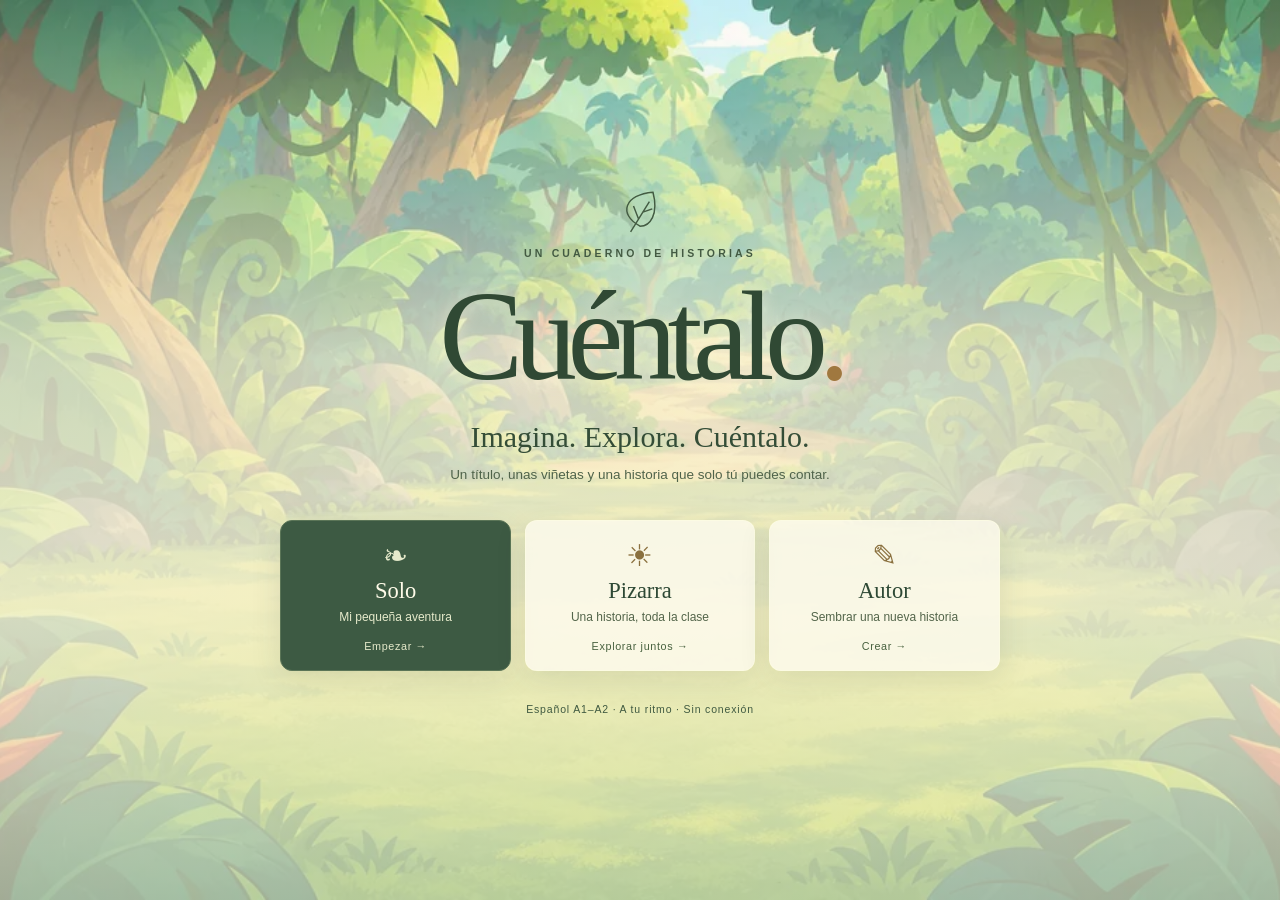
==== cuentalo.html @ 29a0588d "Give Cuentalo expressive cartoon characters and distinct scenes" ====
<!DOCTYPE html>
<html lang="es">
<head>
<meta charset="utf-8">
<meta name="viewport" content="width=device-width, initial-scale=1">
<title>Cuéntalo</title>
<meta name="description" content="Cuéntalo — juego de narración visual en español (A1/A2). Un solo fichero, sin conexión.">
<style>
:root{
  --papel:#fff8ec; --papel2:#f6e9d2; --tinta:#1f1a17; --tinta2:#5b4a3a;
  --rojo:#c4432e; --verde:#4c8748; --azul:#2c5a9a; --amarillo:#dfa92c; --celeste:#86b3d4; --marron:#8b5a3c;
  --ok:#2e8b57; --borde:#1f1a17;
  --f-titulo: "Trebuchet MS","Segoe UI",Verdana,sans-serif;
  --f-texto: "Segoe UI",Verdana,Tahoma,sans-serif;
  --base: clamp(15px, 1.25vw, 20px);
  --carta: clamp(86px, 7vw, 110px);
  --gap: clamp(8px, 1vw, 14px);
}
html.pizarra{ --base: clamp(18px, 1.7vw, 30px); --carta: clamp(92px, 6.5vw, 124px); --borde:#000; --tinta:#000; --tinta2:#3b2d22; --papel:#fffdf7; }
*{box-sizing:border-box}
html{font-size:var(--base)} /* el rem sigue al modo: en Pizarra todo crece con la pantalla */
html,body{height:100%;margin:0}
body{font-family:var(--f-texto);font-size:var(--base);color:var(--tinta);background:var(--papel2);
  background-image:radial-gradient(rgba(120,85,35,.08) 1px,transparent 1.4px);background-size:7px 7px;display:flex;flex-direction:column;height:100vh;overflow:hidden}
button{font:inherit;color:inherit;cursor:pointer}
[hidden]{display:none!important}
.btn{border:2.5px solid var(--borde);background:var(--papel);border-radius:999px;padding:.35em .95em;box-shadow:0 3px 0 rgba(0,0,0,.35);font-weight:700;font-size:1rem;line-height:1.2}
.btn:hover{transform:translateY(-1px);box-shadow:0 4px 0 rgba(0,0,0,.35)}
.btn:active{transform:translateY(2px);box-shadow:0 1px 0 rgba(0,0,0,.35)}
.btn:disabled{opacity:.45;cursor:default;transform:none}
.btn.sec{background:var(--papel2);font-weight:600}
.btn.rojo{background:var(--rojo);color:#fff6e6}
.btn.verde{background:var(--ok);color:#fff6e6}
.nota{font-size:.9rem;color:var(--tinta2)}
/* ---------- cabecera ---------- */
#cab{display:flex;align-items:center;gap:10px;padding:8px 14px;border-bottom:3px solid var(--borde);background:var(--papel);flex:0 0 auto;font-size:clamp(14px,1.2vw,20px)} /* la cabecera no sigue al rem: debe caber en una línea */
#cab .btn,#cab .menu button{font-size:1em}
#cab h1{margin:0;font-family:var(--f-titulo);font-size:1.5em;letter-spacing:.04em;flex:1;white-space:nowrap}
#cab h1 small{font-weight:400;font-size:.7em;color:var(--tinta2);margin-left:.6em}
#cab .acciones{display:flex;gap:8px;flex-wrap:wrap;align-items:center;justify-content:flex-end}
.dif{position:relative}
#btnDif{letter-spacing:.05em;color:#b07d10;min-width:3.6em}
.menu{position:absolute;right:0;top:calc(100% + 8px);background:var(--papel);border:3px solid var(--borde);border-radius:12px;box-shadow:0 5px 0 rgba(0,0,0,.3);padding:6px;z-index:25;display:flex;flex-direction:column;gap:4px;min-width:14em}
.menu button{border:none;background:transparent;text-align:left;padding:.4em .7em;border-radius:8px;font-weight:600;white-space:nowrap}
.menu button:hover{background:var(--papel2)}
.menu button.actual{background:#fff3c4}
.menu button b{color:#b07d10;display:inline-block;width:2.6em;letter-spacing:.05em}
/* barra de clase (pizarra): versión compacta, una sola franja */
#clase{flex:0 0 auto;border-bottom:3px solid var(--borde);background:var(--papel2)}
#clase .sv-pizarra{padding:6px 14px;gap:10px;border-bottom:none;flex-wrap:nowrap;overflow-x:auto}
#clase .svp-widget{flex:0 1 auto;flex-direction:row;align-items:center;gap:8px;padding:6px 10px;border-width:2.5px;box-shadow:0 3px 0 rgba(0,0,0,.3)}
#clase .svp-widget.svp-equipos{flex:1 1 auto;justify-content:flex-start}
#clase .svp-titulo{display:none}
#clase .svp-fila{flex-wrap:nowrap;gap:6px}
#clase .svp-btn{min-width:38px;min-height:38px;font-size:17px;border-width:2.5px;box-shadow:0 3px 0 rgba(0,0,0,.35);border-radius:10px}
#clase .svp-btn.svp-grande{font-size:18px;min-height:40px;padding:0 .7em}
#clase .svp-chip{min-height:30px;padding:0 .6em;font-size:13px;border-width:2px}
#clase .svp-crono > .svp-fila:last-child{flex-direction:column;align-items:stretch}
#clase .svp-crono .svp-fila[role="group"]{display:grid;grid-template-columns:1fr 1fr 1fr;gap:4px}
#clase .svp-tiempo{font-size:34px;min-width:4.4em;padding:.05em .3em;border-width:2.5px}
#clase .svp-bola{font-size:30px;width:2em;height:2em;border-width:2.5px}
#clase .svp-campo{width:3.2em;min-height:36px;font-size:17px;border-width:2.5px}
#clase .svp-etiqueta{font-size:14px}
#clase .svp-casilla{width:20px;height:20px}
#clase .svp-nota{font-size:14px;min-width:0}
#clase .svp-sorteo > .svp-fila:last-child{display:grid;grid-template-columns:auto auto;gap:4px;align-items:center}
#clase .svp-sorteo > .svp-fila:last-child .svp-nota{grid-column:1 / -1;text-align:left}
#clase .svp-tarjetas{flex-wrap:nowrap;gap:8px;width:auto}
#clase .svp-tarjeta{flex:0 0 auto;flex-direction:row;gap:6px;padding:4px 8px;border-width:2.5px;max-width:none}
#clase .svp-nombre{min-height:34px;font-size:15px;max-width:7em}
#clase .svp-puntos{font-size:27px;min-width:1.4em;text-align:center}
#clase .svp-tarjeta .svp-btn{font-size:16px;min-width:38px}
#clase .svp-equipos > .svp-fila[role="group"]{display:grid;grid-template-columns:1fr 1fr;gap:3px}
#clase .svp-equipos > .svp-fila[role="group"] .svp-btn{min-height:30px;min-width:30px;font-size:14px}
/* ---------- juego ---------- */
#juego{flex:1 1 auto;min-height:0;display:grid;grid-template-rows:auto minmax(0,1fr) auto;gap:var(--gap);padding:var(--gap) 16px 6px;max-width:1900px;width:100%;margin:0 auto}
#titulo{display:flex;align-items:center;justify-content:center;gap:16px;flex-wrap:wrap;min-height:0}
.titulo{font-family:var(--f-titulo);font-size:clamp(1.4rem,3vw,2.5rem);font-weight:900;border:3px solid var(--borde);background:var(--papel);
  border-radius:16px;padding:.2em .8em;box-shadow:0 5px 0 rgba(0,0,0,.35);transition:background .3s,color .3s;line-height:1.15}
.pizarra .titulo{font-size:clamp(1.8rem,3.8vw,4rem)}
.titulo.ok{background:var(--ok);color:#fff6e6}
.titulo .alt{font-size:.5em;font-weight:500;opacity:.8;margin-left:.6em}
#estadoNivel{font-weight:700;color:var(--tinta2);font-size:1.1rem;min-width:7em}
#estadoNivel.ok{color:var(--ok)}
.inicio{flex-basis:100%;text-align:center;margin:0;font-size:1rem;color:var(--tinta2);display:flex;justify-content:center;gap:1.5em;flex-wrap:wrap}
.inicio .sec{color:#8a5f00}
/* tira de viñetas: rejilla que llena la altura disponible */
#tira{display:grid;grid-template-columns:repeat(var(--cols,3),minmax(0,var(--wmax,640px)));grid-auto-rows:minmax(0,1fr);gap:var(--gap);min-height:0;justify-content:center;align-content:center;align-items:center;width:100%}
.vineta{display:flex;flex-direction:column;min-height:0;min-width:0;max-height:100%;background:var(--papel);border:3px solid var(--borde);border-radius:12px;overflow:hidden;box-shadow:0 5px 0 rgba(0,0,0,.3);position:relative}
.vineta .num{position:absolute;left:8px;top:6px;z-index:3;font-family:var(--f-titulo);font-weight:900;font-size:1.05rem;background:var(--papel);border:2px solid var(--borde);border-radius:50%;width:1.7em;height:1.7em;display:flex;align-items:center;justify-content:center}
.escena-caja{position:relative;flex:0 1 auto;min-height:0;aspect-ratio:16/10;background:#e9e2d2;display:flex;align-items:flex-end;justify-content:center;overflow:hidden;border-bottom:3px solid var(--borde)}
.escena-caja.vacia{background:repeating-linear-gradient(45deg,#ece4d4 0 12px,#e3d9c6 12px 24px)}
.escena-caja.vacia::after{content:"Pon una escena aquí";position:absolute;inset:auto 0 42% 0;text-align:center;color:var(--tinta2);font-style:italic;font-size:1rem;padding:0 1em}
.seleccion .escena-caja::before{content:"";position:absolute;inset:0;z-index:4;outline:5px dashed var(--amarillo);outline-offset:-5px;pointer-events:none;animation:latido 1s infinite}
@keyframes latido{50%{outline-color:transparent}}
.escena-caja > svg.fondo{position:absolute;inset:0;width:100%;height:100%}
.escena-caja .personajes{position:relative;z-index:2;display:flex;align-items:flex-end;justify-content:center;gap:4%;width:100%;height:100%;padding:0 6% 2%}
.escena-caja .personajes.vacia{pointer-events:none}
.pj-wrap{height:100%;display:flex;align-items:flex-end}
.pj{height:78%;width:auto;filter:drop-shadow(0 2px 0 rgba(0,0,0,.35));cursor:pointer;transition:transform .15s}
.pj:hover{transform:scale(1.04)}
.escena-caja .quitar{position:absolute;right:6px;top:6px;z-index:3;width:1.7em;height:1.7em;border-radius:50%;border:2px solid var(--borde);background:var(--papel);font-weight:900;line-height:1;padding:0}
.escena-caja .pic-esc{display:none;position:absolute;right:8px;bottom:6px;z-index:3;font-size:1.6rem;background:var(--papel);border:2px solid var(--borde);border-radius:10px;padding:0 .2em;line-height:1.3}
.paso .escena-caja .pic-esc{display:block}
.escena-caja.sobre{outline:5px solid var(--amarillo);outline-offset:-5px}
.escena-caja:focus-visible{outline:5px solid var(--azul);outline-offset:-5px}
.vineta .frase{margin:0;padding:.5em .7em;min-height:2.6em;max-height:55%;flex:0 1 auto;font-size:calc(1.12rem * var(--fz,1));line-height:1.3;cursor:pointer;background:var(--papel);overflow:auto}
.vineta .frase:hover{background:#fff}
.vineta .frase.vacia{color:var(--tinta2);font-style:italic}
.vineta .frase.alerta{color:var(--rojo);font-weight:700}
/* stock: una sola fila, desplazable si no cabe */
#stock{display:flex;flex-wrap:nowrap;justify-content:safe center;align-items:flex-start;gap:8px 24px;border-top:3px dashed rgba(0,0,0,.25);padding:8px 4px 4px;overflow-x:auto;overflow-y:hidden;min-height:0}
.stock-fila{display:flex;flex-wrap:nowrap;gap:8px;flex:0 0 auto}
#stockPersonajes{padding-left:24px;border-left:3px dashed rgba(0,0,0,.25)}
.carta{display:flex;flex-direction:column;align-items:center;gap:4px;width:var(--carta);flex:0 0 auto;padding:5px;border:3px solid var(--borde);border-radius:12px;background:var(--papel);box-shadow:0 4px 0 rgba(0,0,0,.3);cursor:grab;user-select:none;transition:transform .12s}
.carta:hover{transform:translateY(-3px)}
.carta.sel{outline:5px solid var(--amarillo);outline-offset:1px;transform:translateY(-4px)}
.carta svg{width:100%;height:auto;border-radius:6px;border:2px solid var(--borde);background:#fff}
.carta .nom{font-weight:700;font-size:.95rem;text-align:center;line-height:1.1}
.carta .nom .pic{display:none}
.paso .carta .nom .pic{display:inline}
.ficha{padding-bottom:6px}
.ficha svg{height:calc(var(--carta) * .72);width:auto;border:none;background:transparent}
.ficha .nom{font-size:1rem}
.ficha.lucia{border-color:#e2558c}.ficha.mateo{border-color:#2c5a9a}.ficha.valeria{border-color:#dfa92c}.ficha.diego{border-color:#7a3b9e}.ficha.kiwi{border-color:#4c8748}
/* paneles laterales */
.panel{position:fixed;top:0;bottom:0;width:min(440px,92vw);background:var(--papel);border-right:3px solid var(--borde);box-shadow:6px 0 0 rgba(0,0,0,.2);z-index:20;overflow:auto;padding:14px 16px}
#panelNiveles{left:0}
#panelLexico{right:0;left:auto;border-right:none;border-left:3px solid var(--borde);box-shadow:-6px 0 0 rgba(0,0,0,.2)}
.panel h2{font-family:var(--f-titulo);margin:4px 0 10px;display:flex;justify-content:space-between;align-items:center}
.panel h3{margin:14px 0 6px;color:var(--tinta2);font-size:.95rem;text-transform:uppercase;letter-spacing:.08em}
.niv{display:flex;align-items:center;gap:10px;width:100%;text-align:left;border:2px solid var(--borde);border-radius:10px;background:var(--papel);padding:8px 10px;margin:5px 0;font-size:1rem}
.niv .cnt{color:var(--tinta2);font-size:.9em;white-space:nowrap}
.niv .estrellas{margin-left:auto;font-size:1.05rem;letter-spacing:.05em;white-space:nowrap}
.niv.actual{background:#fff3c4}
.niv.hecho{border-color:var(--ok)}
.lex{display:flex;flex-wrap:wrap;gap:8px}
.lex button{border:2px solid var(--borde);border-radius:999px;background:var(--papel);padding:.25em .7em .25em .5em;font-size:1.05rem;display:flex;gap:.4em;align-items:center}
/* diálogos */
dialog{border:3px solid var(--borde);border-radius:16px;background:var(--papel);color:var(--tinta);padding:18px 22px;max-width:min(820px,94vw);max-height:92vh;box-shadow:0 8px 0 rgba(0,0,0,.35);font-size:1.1rem}
dialog::backdrop{background:rgba(30,20,10,.55)}
dialog h2{font-family:var(--f-titulo);margin:0 0 10px}
dialog h3{margin:12px 0 4px;font-size:1rem;color:var(--tinta2);text-transform:uppercase;letter-spacing:.06em}
dialog .historia p{margin:.3em 0;cursor:pointer;padding:.2em .4em;border-radius:6px}
dialog .historia p:hover{background:#fff}
dialog .historia p b{display:inline-block;width:1.6em;color:var(--tinta2)}
dialog .porque{margin-top:10px;padding:10px 12px;border:2px dashed var(--rojo);border-radius:10px;color:var(--rojo);font-weight:700}
dialog .porque.ok{border-color:var(--ok);color:var(--ok)}
dialog .fila{display:flex;gap:10px;justify-content:flex-end;margin-top:14px;flex-wrap:wrap}
#dlgExito{text-align:center}
#dlgExito .grande{font-size:3rem;margin:6px 0;color:#b07d10}
.toast{position:fixed;left:50%;bottom:22px;transform:translateX(-50%);background:var(--tinta);color:var(--papel);padding:.6em 1.2em;border-radius:999px;font-weight:700;z-index:30;opacity:0;transition:opacity .25s;pointer-events:none;max-width:90vw;text-align:center}
.toast.on{opacity:1}
footer{text-align:center;font-size:.8rem;color:var(--tinta2);padding:3px;flex:0 0 auto}
/* pantalla de inicio */
.inicio-app{position:fixed;inset:0;z-index:40;background:var(--papel2);background-image:radial-gradient(rgba(120,85,35,.08) 1px,transparent 1.4px);background-size:7px 7px;display:flex;flex-direction:column;align-items:center;justify-content:center;gap:clamp(12px,3vh,36px);padding:24px;text-align:center}
.inicio-app h1{font-family:var(--f-titulo);font-size:clamp(2.6rem,7vw,6rem);margin:0;letter-spacing:.04em;color:var(--tinta);text-shadow:4px 4px 0 var(--amarillo)}
.inicio-app p{margin:0;font-size:clamp(1.1rem,2vw,1.6rem);color:var(--tinta2)}
.tarjetas{display:flex;gap:clamp(12px,2.5vw,36px);flex-wrap:wrap;justify-content:center}
.tarjeta{width:clamp(200px,22vw,320px);border:4px solid var(--borde);border-radius:20px;background:var(--papel);box-shadow:0 8px 0 rgba(0,0,0,.3);padding:clamp(12px,2vh,24px) 16px;display:flex;flex-direction:column;align-items:center;gap:6px;transition:transform .12s}
.tarjeta:hover{transform:translateY(-4px)}
.tarjeta .ico{font-size:clamp(2.4rem,5vw,4.4rem);line-height:1.1}
.tarjeta b{font-family:var(--f-titulo);font-size:clamp(1.4rem,2.6vw,2.2rem)}
.tarjeta span{font-size:clamp(.95rem,1.4vw,1.2rem);color:var(--tinta2)}
.inicio-app .pie{font-size:.9rem;color:var(--tinta2)}
/* modo escritor */
.frase.esc{cursor:default;display:flex;flex-direction:column;gap:4px;padding:.4em .5em;max-height:72%;flex:1 1 auto}
.esc-cab{display:flex;align-items:center;justify-content:space-between;gap:6px;font-size:.85em;color:var(--tinta2)}
.btn.mini{padding:.1em .55em;font-size:.85em;box-shadow:0 2px 0 rgba(0,0,0,.35);border-width:2px}
.esc-op{display:block;width:100%;text-align:left;border:2px solid var(--borde);border-radius:8px;background:#fff;padding:.3em .5em;font:inherit;line-height:1.25;cursor:pointer}
.esc-op:hover{background:#fff3c4}
.esc-op.mal{opacity:.45;text-decoration:line-through;cursor:default}
.esc-abrir{width:100%;margin-top:2px;font-size:1em}
dialog.escritor{width:min(780px,94vw)}
.esc-dibujo{position:relative;height:min(32vh,260px);aspect-ratio:16/10;margin:0 auto 12px;border:3px solid var(--borde);border-radius:10px;overflow:hidden;background:#e9e2d2}
.esc-dibujo svg.fondo{position:absolute;inset:0;width:100%;height:100%}
.esc-dibujo .pjs{position:absolute;inset:0;display:flex;align-items:flex-end;justify-content:center;gap:4%;padding:0 6% 2%}
.esc-dibujo .pjs svg{height:78%;width:auto}
.esc-ops{display:flex;flex-direction:column;gap:8px}
dialog.escritor .esc-op{font-size:1.15rem;padding:.55em .8em;box-shadow:0 3px 0 rgba(0,0,0,.25)}
.esc-form{display:flex;gap:6px}
.esc-in{flex:1;min-width:0;font:inherit;border:2px solid var(--borde);border-radius:8px;padding:.25em .5em;background:#fff}
.esc-pista{font-family:Consolas,"Courier New",monospace;letter-spacing:.06em;color:var(--tinta2);font-size:.95em;word-break:break-word}
.esc-ok{color:var(--ok);font-weight:900;margin-right:.35em}
/* modo autor y profe */
#barraAutor{flex-basis:100%;display:flex;gap:10px;align-items:center;justify-content:center;flex-wrap:wrap;background:#fff3c4;border:2px dashed var(--borde);border-radius:12px;padding:6px 12px;font-size:1rem;margin:0}
dialog.grande{width:min(1000px,96vw)}
dialog fieldset{border:2px solid rgba(0,0,0,.2);border-radius:10px;margin:8px 0;padding:8px 12px}
dialog legend{font-weight:700;color:var(--tinta2);padding:0 .4em}
dialog select,dialog input[type=text],dialog input[type=password]{font:inherit;border:2px solid var(--borde);border-radius:8px;padding:.3em .5em;max-width:100%;background:#fff}
dialog .fila.izq{justify-content:flex-start}
.sel-cartas{display:flex;flex-wrap:wrap;gap:8px}
.sel-carta{display:flex;flex-direction:column;align-items:center;gap:2px;width:96px;padding:6px 4px 4px;border:3px solid var(--borde);border-radius:10px;background:var(--papel);cursor:pointer;position:relative;font-size:.8rem;font-weight:700;text-align:center;line-height:1.1}
.sel-carta input{position:absolute;left:5px;top:5px;width:18px;height:18px;margin:0;accent-color:var(--tinta)}
.sel-carta svg{width:100%;height:auto;border-radius:6px;border:2px solid var(--borde);background:#fff}
.sel-carta.ficha svg{height:54px;width:auto;border:none;background:transparent}
.sel-carta:has(input:checked){outline:4px solid var(--amarillo);background:#fff3c4}
.fila-radios{display:flex;gap:14px;flex-wrap:wrap}
.radio{font-weight:700;font-size:1.1rem;display:flex;align-items:center;gap:4px}
.radio input{width:20px;height:20px;accent-color:var(--tinta)}
.codigo{font-family:Consolas,"Courier New",monospace;font-size:1.5rem;letter-spacing:.08em;background:#fff;border:3px solid var(--borde);border-radius:10px;padding:.3em .6em;display:inline-block;word-break:break-all;user-select:all}
.codigo-in{width:100%;font-family:Consolas,"Courier New",monospace;font-size:1.3rem;letter-spacing:.06em;text-transform:uppercase}
.nota.error{color:var(--rojo);font-weight:700}
.profe-cols{display:grid;grid-template-columns:1fr 1fr;gap:14px 24px}
.profe-cols section:last-child{grid-column:1 / -1}
.ajuste{display:flex;align-items:center;gap:8px;margin:6px 0;font-size:1rem}
.ajuste.sub{margin-left:28px;font-size:.95rem;gap:14px}
.ajuste input[type=checkbox],.ajuste input[type=radio]{width:20px;height:20px;accent-color:var(--tinta)}
.lista-niv{list-style:none;padding:0;margin:0 0 8px;max-height:30vh;overflow:auto}
.lista-niv li{display:flex;gap:10px;align-items:center;padding:4px 0;border-bottom:1px solid rgba(0,0,0,.12);font-size:.95rem}
.lista-niv .tit{flex:1}
.lista-niv code{font-size:.85em;color:var(--tinta2)}
.sol{display:flex;gap:8px;align-items:center;padding:3px 0;font-size:.95rem}
@media (max-width:820px){ .profe-cols{grid-template-columns:1fr} }
@media (max-width:720px){ :root{--base:15px} #cab h1 small{display:none} body{height:auto;overflow:auto} #juego{display:flex;flex-direction:column} #tira{grid-template-columns:1fr;grid-template-rows:none} }
/* impresión: A4 apaisado, el cómic resuelto + hojas de viñetas vacías */
#impresion{display:none}
@media print{
  @page{size:A4 landscape;margin:10mm}
  body > *:not(#impresion){display:none!important}
  body{background:#fff!important;background-image:none!important;height:auto;overflow:visible;display:block}
  #impresion{display:block;color:#000;font-family:var(--f-texto)}
  .imp-pagina{height:188mm;display:flex;flex-direction:column;break-after:page;page-break-after:always}
  .imp-pagina:last-child{break-after:auto;page-break-after:auto}
  .imp-titulo{font-family:var(--f-titulo);font-size:22pt;text-align:center;margin:0 0 5mm;font-weight:900}
  .imp-linea{display:inline-block;width:120mm;border-bottom:.5mm solid #000;vertical-align:bottom}
  .imp-tira{display:grid;grid-template-columns:repeat(var(--c,3),1fr);gap:5mm;flex:1;min-height:0;align-content:center}
  .imp-vineta{border:.8mm solid #000;border-radius:3mm;overflow:hidden;display:flex;flex-direction:column;min-height:0;break-inside:avoid}
  .imp-esc{position:relative;aspect-ratio:16/10;border-bottom:.8mm solid #000;overflow:hidden;background:#eee}
  .imp-esc.vacia{background:#fff}
  .imp-esc svg.fondo{position:absolute;inset:0;width:100%;height:100%}
  .imp-pjs{position:absolute;inset:0;display:flex;align-items:flex-end;justify-content:center;gap:4%;padding:0 6% 2%}
  .imp-pjs svg{height:78%;width:auto}
  .imp-num{position:absolute;left:2mm;top:2mm;width:7mm;height:7mm;border:.5mm solid #000;border-radius:50%;background:#fff;display:flex;align-items:center;justify-content:center;font-weight:900;font-size:10pt}
  .imp-frase{margin:0;padding:2.5mm 3mm;font-size:11.5pt;line-height:1.3}
  /* líneas de escritura con bordes (siempre se imprimen; un degradado de fondo exigiría «gráficos de fondo») */
  .imp-lineas{flex:1;min-height:22mm;margin:2mm 3mm 3mm;display:flex;flex-direction:column;justify-content:space-evenly}
  .imp-lineas i{display:block;border-bottom:.3mm solid #777}
  .imp-pie{margin:3mm 0 0;font-size:9pt;color:#444;text-align:center}
}
/* Un cuaderno de aventuras: fondos pintados, papel cálido y tinta de bosque.
   Screen-only overrides preserve the classroom A4 print layout. */
@media screen {
  :root {
    --papel:#fff9e9; --papel2:#ede9d9; --tinta:#293e35; --tinta2:#5d6b5b;
    --borde:#71875a; --verde:#42624d; --ok:#3a6549; --rojo:#a64d38;
    --amarillo:#caa663; --azul:#466d79; --f-titulo:Georgia,"Palatino Linotype",serif;
    --f-texto:"Segoe UI",Verdana,sans-serif; --carta:clamp(78px,6.8vw,102px);
    --base:clamp(15px,1.15vw,18px); --gap:clamp(10px,1.2vw,18px);
  }
  html.pizarra { --tinta:#21352a; --tinta2:#455541; --borde:#82917b; --papel:#fffcf2; }
  body { background:#e6e9dc; background-image:linear-gradient(110deg,rgba(248,246,231,.95),rgba(226,233,216,.93)),var(--bosque-portada); background-size:cover; background-position:center; }
  button { -webkit-tap-highlight-color:transparent; }
  button:focus-visible,textarea:focus-visible,input:focus-visible,select:focus-visible { outline:3px solid #a77734; outline-offset:3px; }
  .btn { border:1px solid #b1bba7; border-radius:8px; background:var(--papel); box-shadow:0 2px 5px #263c3010; padding:.45em .8em; font-weight:600; }
  .btn.sec { background:#f3f3e8; }
  .btn:hover { background:#e9efdf; transform:translateY(-1px); box-shadow:0 3px 8px #263c3020; }
  .btn.verde { background:var(--verde); border-color:var(--verde); color:#fff9e9; }
  .btn.verde:hover { background:#304e3a; }
  .btn.rojo { border-color:var(--rojo); }
  #cab { padding:10px 22px; gap:10px; background:#faf9efed; border-bottom:1px solid #bdc7b1; box-shadow:0 2px 12px #2d46390a; font-size:14px; }
  #cab h1 { font-size:1.8em; letter-spacing:-.04em; }
  #cab h1 small { display:block; margin:1px 0 0; font-family:var(--f-texto); font-size:.4em; font-weight:600; letter-spacing:.12em; text-transform:uppercase; }
  #cab .acciones { gap:6px; }
  #btnQuePasa { background:#3d5946; color:#fff9e9; border-color:#3d5946; }
  #btnDif { color:#7d5d26; }
  .menu { border:1px solid #b1bba7; box-shadow:0 12px 30px #263c3025; border-radius:12px; }
  #juego { padding:18px 28px 8px; max-width:1600px; }
  #titulo { gap:8px 14px; }
  .titulo { border:0; border-radius:0; background:transparent; box-shadow:none; font-size:clamp(1.65rem,2.7vw,2.7rem); font-weight:500; padding:.15em .3em; letter-spacing:-.025em; }
  .titulo.ok { background:transparent; color:var(--ok); }
  #estadoNivel { font-size:.85rem; min-width:0; }
  #estadoNivel.ok { background:#dce8d7; border:1px solid #b5c9ac; padding:.35em .7em; border-radius:100px; }
  .vineta { border:2px solid #82946e; border-radius:15px; box-shadow:0 4px 0 #82946e30,0 5px 18px #32433316; padding:5px; background:#fffdf4; }
  .vineta .num { top:12px; left:12px; width:1.65em; height:1.65em; border:1px solid #fffff3a8; font-family:var(--f-titulo); background:#faf9eae8; font-weight:400; box-shadow:0 2px 5px #213c2720; }
  .escena-caja { border-bottom:0; border-radius:8px; background:#e3e8d7; }
  .escena-caja.vacia { background:radial-gradient(ellipse at 50% 52%,#fcfbef70,#e1e8d77a),linear-gradient(135deg,#e4ead7,#f1ecdc); border:1px dashed #a5b69b; }
  .escena-caja.vacia::after { content:"Elige un lugar para tu historia"; inset:50% 0 auto; transform:translateY(-50%); display:block; color:#63725b; font-family:var(--f-titulo); font-size:clamp(12px,1.2vw,17px); font-style:normal; line-height:1.35; padding:12px 14px; }
  .vineta .frase { padding:.65em .6em .55em; background:#fffdf4; font-size:calc(1.04rem * var(--fz,1)); line-height:1.38; }
  .vineta .frase:hover { background:#f4f6e9; }
  .escena-caja .quitar { border:1px solid #a1b199; background:#fffcf2e8; color:#42523d; width:1.6em; height:1.6em; top:8px; right:8px; font-weight:400; }
  .pj { filter:drop-shadow(0 3px 2px #15291935); }
  .seleccion .escena-caja::before { outline-width:3px; outline-offset:-3px; border-radius:8px; }
  .escena-caja .pic-esc { border-width:1px; }
  #stock { border:1px solid #bac6ae; border-radius:16px; background:#faf9eff2; box-shadow:0 4px 18px #3243330c; padding:10px 16px; gap:20px; scroll-padding:16px; }
  #stockPersonajes { padding-left:20px; border-left:1px solid #c7cfbb; }
  .carta { border:2px solid #a9ba91; border-radius:11px; padding:4px; box-shadow:0 2px 0 #a9ba9138; gap:5px; background:#fffdf4; }
  .carta svg { border:0; border-radius:5px; }
  .carta .nom { font-size:.82rem; font-weight:600; padding:1px 0 3px; }
  .carta.sel { outline:3px solid #ad8444; outline-offset:1px; background:#fff3cf; }
  .ficha.lucia { border-color:#bf8390; } .ficha.mateo { border-color:#7d9caa; }
  .ficha.valeria { border-color:#c2a775; } .ficha.diego { border-color:#a18f9c; } .ficha.kiwi { border-color:#90a976; }
  .panel { border-width:1px; padding:22px; box-shadow:8px 0 35px #29403125; }
  .panel h2 { font-weight:500; font-size:1.8rem; }
  .panel h3 { font-size:.7rem; letter-spacing:.15em; margin-top:24px; }
  .niv { border:1px solid #c6ceb9; border-radius:8px; padding:12px 10px; background:#fffdf5; }
  .niv.actual { background:#e6ecd9; border-color:#91a77d; }
  .niv .estrellas { color:#a17e3c; }
  .lex button { border-width:1px; background:#fffdf5; }
  dialog { border:1px solid #a8b799; border-radius:18px; padding:26px; box-shadow:0 20px 80px #142c3340; background:#fcfaef; }
  dialog::backdrop { background:#1d352b8c; backdrop-filter:blur(3px); }
  dialog h2 { font-size:2rem; font-weight:500; }
  dialog .porque { border-width:1px; background:#f5eadf; }
  dialog .porque.ok { background:#e9efdf; }
  .esc-op,dialog fieldset,.sel-carta,dialog select,dialog input[type=text],dialog input[type=password],.esc-in { border-width:1px; }
  .toast { background:#2f4b39; box-shadow:0 4px 24px #21352322; border-radius:10px; bottom:170px; font-size:.88rem; }
  footer { font-size:.65rem; padding:5px; color:#6d7966; }
  /* A painted cover with quiet editorial typography. */
  .inicio-app { background-color:#d8e4cb; background-image:linear-gradient(180deg,#f8f4e547 0%,#f7f1dacc 40%,#f7f1dadd 66%,#e9ecd1b0 100%),var(--bosque-portada); background-size:cover; background-position:center; gap:10px; padding:28px; overflow-y:auto; }
  .portada-marca { width:52px; height:52px; color:#435b42; margin-bottom:0; }
  .portada-marca svg { width:100%; height:100%; }
  .inicio-app .portada-ceja { font-size:.7rem; font-weight:700; letter-spacing:.3em; color:#435a42; margin:0 0 6px; }
  .inicio-app h1 { font-size:clamp(4.5rem,10vw,8.4rem); line-height:.98; letter-spacing:-.075em; font-weight:400; text-shadow:0 2px 18px #fbf7daaa; color:#304934; }
  .inicio-app h1 span { color:#a0783f; }
  .inicio-app .portada-subtitulo { font-family:var(--f-titulo); font-size:clamp(1.3rem,2.5vw,2rem); color:#344d37; margin-top:12px; }
  .inicio-app .portada-descripcion { max-width:410px; font-size:.9rem; line-height:1.65; color:#4f634a; }
  .tarjetas { gap:14px; margin-top:24px; }
  .tarjeta { width:clamp(190px,18vw,250px); padding:18px 24px; border:1px solid #fdfbe4c9; border-radius:12px; background:#fcfaecd9; box-shadow:0 8px 30px #263f3520; gap:6px; color:#2e4935; }
  .tarjeta:hover { background:#fffcf0; transform:translateY(-4px); box-shadow:0 12px 34px #263f3530; }
  .tarjeta-principal { background:#3d5a43; border-color:#5b7557; color:#fffbe9; }
  .tarjeta-principal:hover { background:#304d38; }
  .tarjeta .ico { font-family:Georgia,serif; font-size:2rem; line-height:1.1; color:#8a703e; }
  .tarjeta b { font-size:1.5rem; font-weight:400; }
  .tarjeta span { font-size:.8rem; color:#53654a; }
  .tarjeta .tarjeta-ir { font-size:.72rem; margin-top:10px; letter-spacing:.06em; color:#48613f; }
  .tarjeta-principal span,.tarjeta-principal .ico,.tarjeta-principal .tarjeta-ir { color:#e6eacb; }
  .inicio-app .pie { font-size:.7rem; letter-spacing:.08em; color:#3f5940; margin-top:22px; }
  /* Inline first steps never block the board. */
  .ayuda-juego { flex-basis:100%; display:flex; align-items:center; justify-content:center; gap:12px; padding:8px 12px; border:1px solid #bdcdae; background:#f9f9eccc; border-radius:10px; max-width:760px; margin:0 auto; font-size:.82rem; }
  .ayuda-paso { color:#506a43; font-weight:700; white-space:nowrap; }
  .ayuda-texto { margin:0; line-height:1.4; }
  .ayuda-juego .btn { flex-shrink:0; }
  .relato-dialog { width:min(680px,94vw); text-align:left; }
  .relato-intro { line-height:1.6; color:var(--tinta2); }
  .relato-campos { display:grid; gap:8px; }
  .relato-campos label { font-size:.95rem; font-weight:600; display:grid; gap:6px; }
  .relato-campos textarea { width:100%; min-height:76px; resize:vertical; border:1px solid #acbda0; border-radius:9px; background:#fffef7; padding:12px; font:inherit; line-height:1.5; color:var(--tinta); }
  .relato-estado { font-size:.8rem; color:#536c48; min-height:1.5em; }
  @media (max-width:1100px) {
    #cab { padding:8px 12px; gap:8px; font-size:12px; }
    #cab .acciones { gap:4px; }
    #juego { padding:12px 18px 8px; }
  }
  @media (max-width:720px) {
    :root { --base:15px; --carta:76px; }
    #cab { flex-wrap:wrap; padding:10px 12px; position:relative; gap:8px; }
    #cab h1 { font-size:1.9em; }
    #cab .acciones { flex-basis:100%; justify-content:flex-start; gap:5px; }
    #cab .btn { min-height:34px; }
    #juego { display:flex; padding:16px 12px 8px; gap:16px; }
    #titulo { order:0; }
    .titulo { font-size:1.8rem; line-height:1.15; }
    #tira { order:2; grid-template-columns:minmax(0,1fr); grid-auto-rows:auto; gap:16px; }
    #stock { order:1; position:sticky; top:0; z-index:8; justify-content:flex-start; padding:8px; gap:12px; border-radius:10px; background:#f9f9eef5; box-shadow:0 4px 14px #2d48351f; }
    #stockPersonajes { padding-left:12px; }
    .stock-fila { gap:7px; }
    .carta { width:76px; }
    .carta .nom { font-size:.75rem; }
    .ficha svg { height:54px; }
    .vineta { width:100%; max-height:none; }
    .vineta .frase { max-height:none; min-height:3.1em; font-size:1rem; }
    .escena-caja { min-height:0; flex:none; aspect-ratio:16/9; }
    .escena-caja.vacia::after { font-size:1.1rem; }
    .ayuda-juego { flex-wrap:wrap; justify-content:flex-start; gap:5px 8px; padding:9px 10px; font-size:.8rem; }
    .ayuda-texto { flex:1; min-width:170px; }
    .toast { bottom:20px; font-size:.83rem; width:max-content; max-width:92vw; }
    .inicio-app { justify-content:flex-start; padding:24px 20px; min-height:100dvh; gap:8px; }
    .portada-marca { width:40px; height:40px; }
    .inicio-app .portada-ceja { font-size:.59rem; letter-spacing:.22em; }
    .inicio-app h1 { font-size:5rem; }
    .inicio-app .portada-subtitulo { font-size:1.5rem; margin-top:8px; }
    .inicio-app .portada-descripcion { max-width:280px; font-size:.84rem; }
    .tarjetas { flex-direction:column; width:min(100%,360px); margin-top:12px; gap:10px; }
    .tarjeta { width:100%; display:grid; grid-template-columns:38px 1fr auto; text-align:left; gap:3px 12px; padding:13px 16px; }
    .tarjeta .ico { grid-row:1/3; font-size:1.8rem; }
    .tarjeta b { font-size:1.35rem; grid-column:2; }
    .tarjeta span:not(.ico):not(.tarjeta-ir) { grid-column:2; font-size:.75rem; }
    .tarjeta .tarjeta-ir { grid-column:3; grid-row:1/3; font-size:0; margin:0; }
    .tarjeta .tarjeta-ir::after { content:'→'; font-size:1.2rem; }
    .inicio-app .pie { font-size:.65rem; margin-top:14px; }
    dialog { padding:20px; }
    dialog h2 { font-size:1.7rem; }
  }
  @media (prefers-reduced-motion:reduce) {
    *,*::before,*::after { animation:none!important; transition:none!important; }
  }
}

</style>
</head>
<body>
<header id="cab">
  <button id="btnInicio" class="btn sec" title="Inicio: Pizarra / Solo / Autor" aria-label="Inicio">⌂</button>
  <button id="btnNiveles" class="btn sec" title="Elegir nivel">☰ Niveles</button>
  <h1>Cuéntalo <small id="subcap"></small></h1>
  <div class="acciones">
    <button id="btnClase" class="btn sec" title="Barra de clase: cronómetro, sorteo y equipos" hidden>⏱ Clase</button>
    <button id="btnPista" class="btn sec">💡 Pista</button>
    <button id="btnLexico" class="btn sec">📖 Léxico</button>
    <button id="btnQuePasa" class="btn">¿Qué pasa?</button>
    <button id="btnImprimir" class="btn sec" title="Imprimir mi historia" hidden>🖨</button>
    <button id="btnReiniciar" class="btn sec" title="Quitar todo y empezar otra vez">↺</button>
    <div class="dif">
      <button id="btnDif" class="btn sec" aria-haspopup="menu" aria-label="Modo de juego: ★ Paso a paso, ★★ Estándar, ★★★ Reto">★★</button>
      <div id="menuDif" class="menu" role="menu" hidden>
        <button role="menuitem" data-d="1"><b>★</b> Paso a paso</button>
        <button role="menuitem" data-d="2"><b>★★</b> Estándar</button>
        <button role="menuitem" data-d="3"><b>★★★</b> Reto</button>
      </div>
    </div>
  </div>
</header>
<div id="clase" hidden></div>
<main id="juego">
  <section id="titulo">
    <button id="tituloTxt" class="titulo" title="Escuchar el título"></button>
    <span id="estadoNivel"></span>
    <p id="inicio" class="inicio" hidden></p>
  </section>
  <section id="tira" aria-label="Viñetas"></section>
  <section id="stock" aria-label="Escenas y personajes">
    <div id="stockEscenas" class="stock-fila"></div>
    <div id="stockPersonajes" class="stock-fila"></div>
  </section>
</main>
<aside id="panelNiveles" class="panel" hidden></aside>
<aside id="panelLexico" class="panel" hidden></aside>
<dialog id="dlgQuePasa"></dialog>
<dialog id="dlgExito"></dialog>
<dialog id="dlgModos"></dialog>
<div id="toast" class="toast" role="status" aria-live="polite"></div>
<div id="inicioApp" class="inicio-app" hidden>
  <div class="portada-marca" aria-hidden="true"><svg viewBox="0 0 72 72"><path d="M36 57C5 40 15 13 54 10c8 31-4 47-18 47Z" fill="none" stroke="currentColor" stroke-width="2"/><path d="M23 65 49 23M34 47l-7-18m12 9 14-5" fill="none" stroke="currentColor" stroke-width="2"/></svg></div>
  <p class="portada-ceja">UN CUADERNO DE HISTORIAS</p>
  <h1>Cuéntalo<span aria-hidden="true">.</span></h1>
  <p class="portada-subtitulo">Imagina. Explora. Cuéntalo.</p>
  <p class="portada-descripcion">Un título, unas viñetas y una historia que solo tú puedes contar.</p>
  <div class="tarjetas">
    <button class="tarjeta tarjeta-principal" data-modo="solo"><span class="ico" aria-hidden="true">❧</span><b>Solo</b><span>Mi pequeña aventura</span><span class="tarjeta-ir" aria-hidden="true">Empezar →</span></button>
    <button class="tarjeta" data-modo="pizarra"><span class="ico" aria-hidden="true">☀</span><b>Pizarra</b><span>Una historia, toda la clase</span><span class="tarjeta-ir" aria-hidden="true">Explorar juntos →</span></button>
    <button class="tarjeta" id="cardAutor" hidden><span class="ico" aria-hidden="true">✎</span><b>Autor</b><span>Sembrar una nueva historia</span><span class="tarjeta-ir" aria-hidden="true">Crear →</span></button>
  </div>
  <p class="pie">Español A1–A2 · A tu ritmo · Sin conexión</p>
</div>
<footer>Cuéntalo · 2026-10-09 · sin conexión · ningún dato sale de este ordenador</footer>
<script>window.SVFondos={"selva":"[data-uri]","rio":"[data-uri]","sol":"[data-uri]","tormenta":"[data-uri]","noche":"[data-uri]","jaguar":"[data-uri]","serpiente":"[data-uri]","frutas":"[data-uri]","fuego":"[data-uri]","refugio":"[data-uri]","montana":"[data-uri]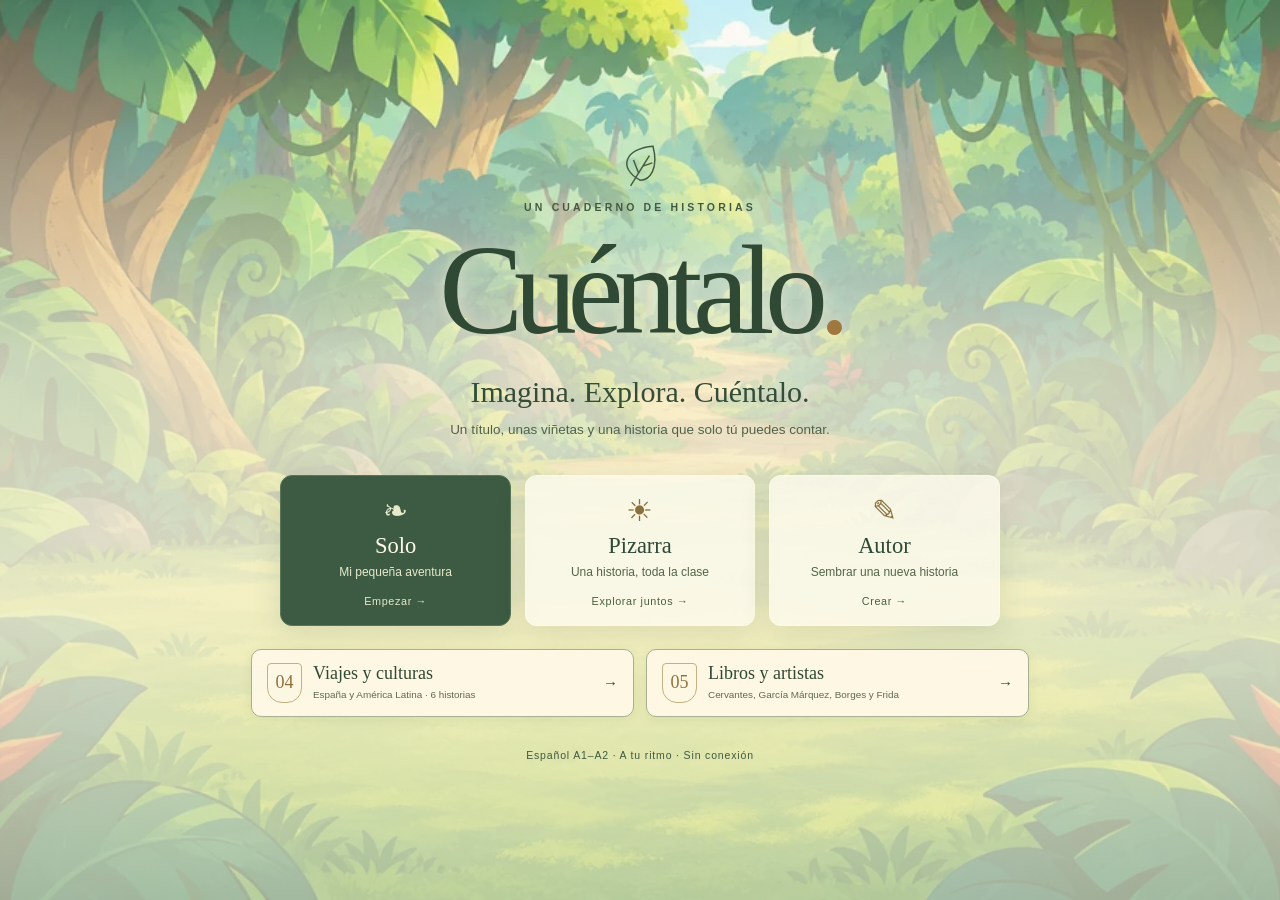
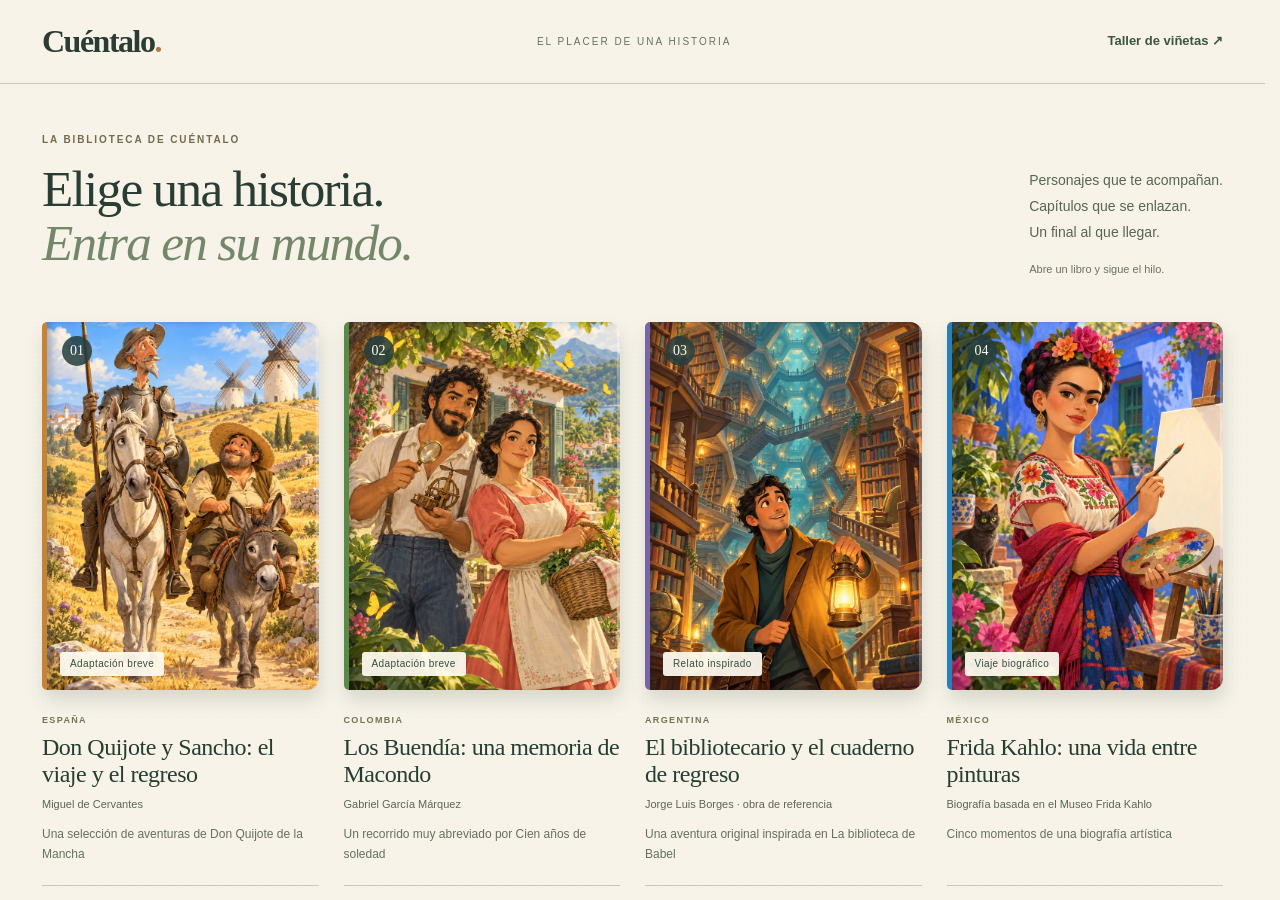
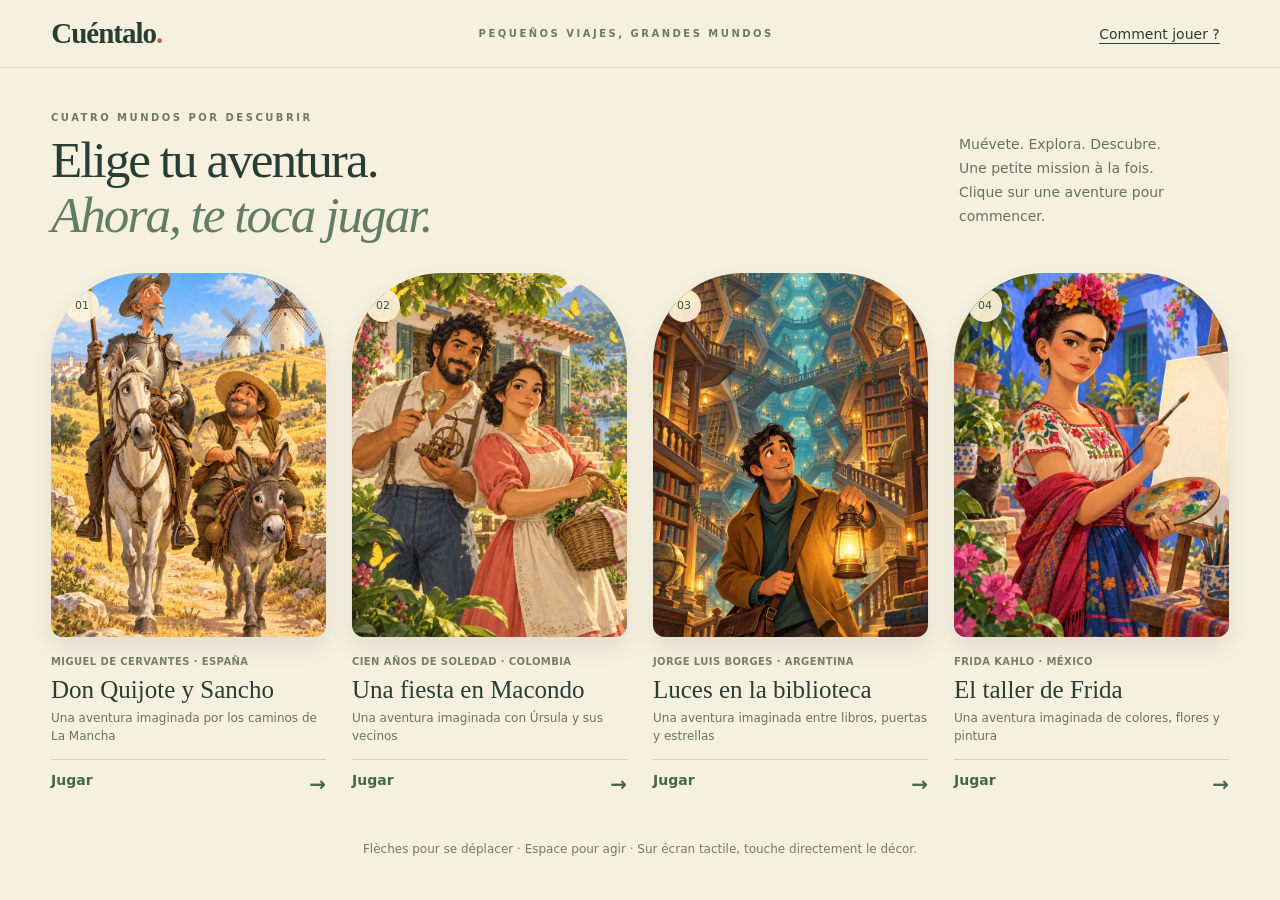
